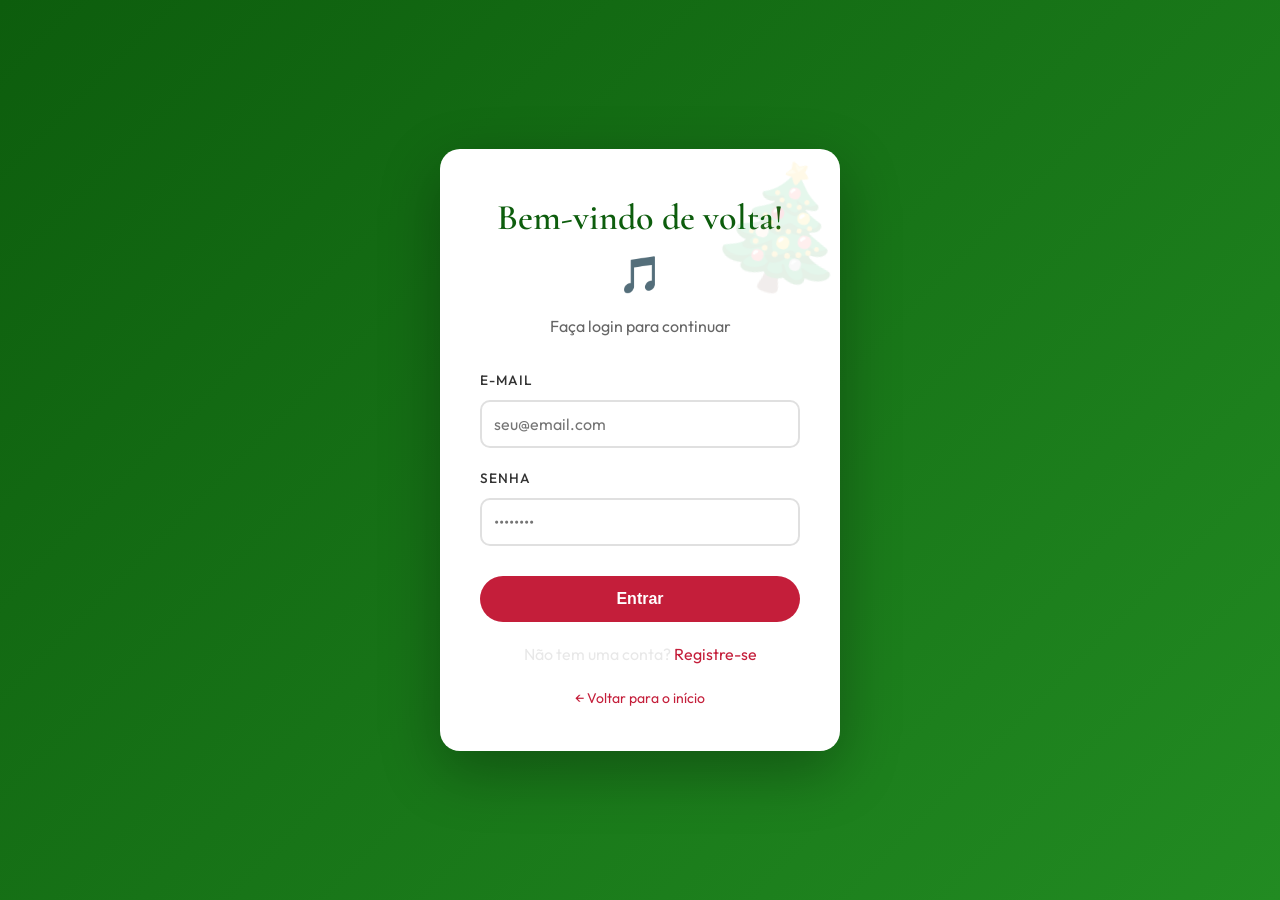
==== dashboard.html @ 9bb31c22 "Create dashboard.html" ====
<!DOCTYPE html>
<html lang="pt-BR">
<head>
    <meta charset="UTF-8">
    <meta name="viewport" content="width=device-width, initial-scale=1.0">
    <title>Meu Perfil - Christmas Piano</title>
    <link href="https://fonts.googleapis.com/css2?family=Cormorant+Garamond:wght@400;500;600;700&family=Outfit:wght@300;400;500;600&display=swap" rel="stylesheet">
    <style>
        * {
            margin: 0;
            padding: 0;
            box-sizing: border-box;
        }
        
        body {
            font-family: 'Outfit', sans-serif;
            background: linear-gradient(135deg, #0a2e1a 0%, #1a472a 50%, #2d5a3b 100%);
            min-height: 100vh;
            padding: 20px;
        }
        
        .dashboard-container {
            max-width: 900px;
            margin: 60px auto;
            background: rgba(255, 255, 255, 0.98);
            border-radius: 30px;
            box-shadow: 0 20px 60px rgba(0, 0, 0, 0.3);
            overflow: hidden;
            animation: slideUp 0.5s ease;
        }
        
        @keyframes slideUp {
            from {
                opacity: 0;
                transform: translateY(30px);
            }
            to {
                opacity: 1;
                transform: translateY(0);
            }
        }
        
        .profile-header {
            background: linear-gradient(135deg, #c41e3a 0%, #8b1528 100%);
            padding: 40px;
            text-align: center;
            color: white;
        }
        
        .profile-avatar {
            width: 120px;
            height: 120px;
            background: white;
            border-radius: 50%;
            display: flex;
            align-items: center;
            justify-content: center;
            font-size: 48px;
            margin: 0 auto 20px;
            box-shadow: 0 10px 30px rgba(0, 0, 0, 0.2);
            border: 4px solid #ffd700;
        }
        
        .profile-header h2 {
            font-family: 'Cormorant Garamond', serif;
            font-size: 32px;
            margin-bottom: 10px;
        }
        
        .profile-header p {
            font-size: 16px;
            opacity: 0.9;
        }
        
        .profile-content {
            padding: 40px;
        }
        
        .info-card {
            background: #f9f9f9;
            padding: 25px;
            border-radius: 20px;
            margin-bottom: 20px;
            transition: transform 0.2s;
        }
        
        .info-card:hover {
            transform: translateX(5px);
        }
        
        .info-label {
            font-weight: 600;
            color: #c41e3a;
            margin-bottom: 8px;
            font-size: 14px;
            text-transform: uppercase;
            letter-spacing: 1px;
        }
        
        .info-value {
            font-size: 20px;
            color: #333;
            font-weight: 500;
        }
        
        .stats-grid {
            display: grid;
            grid-template-columns: repeat(auto-fit, minmax(200px, 1fr));
            gap: 20px;
            margin-bottom: 30px;
        }
        
        .stat-card {
            background: linear-gradient(135deg, #f5f5f5 0%, #ffffff 100%);
            padding: 20px;
            border-radius: 20px;
            text-align: center;
            border: 1px solid #e0e0e0;
        }
        
        .stat-number {
            font-size: 36px;
            font-weight: bold;
            color: #c41e3a;
            margin-bottom: 5px;
        }
        
        .stat-label {
            font-size: 14px;
            color: #666;
        }
        
        .button-group {
            display: flex;
            gap: 15px;
            margin-top: 30px;
            flex-wrap: wrap;
        }
        
        .btn {
            flex: 1;
            padding: 14px 30px;
            border: none;
            border-radius: 40px;
            font-size: 16px;
            font-weight: 600;
            cursor: pointer;
            transition: all 0.3s;
            text-decoration: none;
            display: inline-block;
            text-align: center;
        }
        
        .btn-primary {
            background: linear-gradient(135deg, #2e5c3e 0%, #1a472a 100%);
            color: white;
        }
        
        .btn-primary:hover {
            transform: translateY(-2px);
            box-shadow: 0 5px 15px rgba(46, 92, 62, 0.3);
        }
        
        .btn-danger {
            background: linear-gradient(135deg, #c41e3a 0%, #8b1528 100%);
            color: white;
        }
        
        .btn-danger:hover {
            transform: translateY(-2px);
            box-shadow: 0 5px 15px rgba(196, 30, 58, 0.3);
        }
        
        .btn-secondary {
            background: #f0f0f0;
            color: #333;
        }
        
        .btn-secondary:hover {
            background: #e0e0e0;
        }
        
        @media (max-width: 768px) {
            .dashboard-container {
                margin: 20px;
            }
            .profile-content {
                padding: 25px;
            }
            .stats-grid {
                grid-template-columns: 1fr;
            }
        }
    </style>
</head>
<body>
    <div class="dashboard-container">
        <div class="profile-header">
            <div class="profile-avatar" id="avatarIcon">🎄</div>
            <h2 id="userName">Carregando...</h2>
            <p id="userEmail"></p>
        </div>
        
        <div class="profile-content">
            <div class="stats-grid">
                <div class="stat-card">
                    <div class="stat-number" id="memberSince">-</div>
                    <div class="stat-label">Membro desde</div>
                </div>
                <div class="stat-card">
                    <div class="stat-number" id="songsPlayed">0</div>
                    <div class="stat-label">Músicas ouvidas</div>
                </div>
                <div class="stat-card">
                    <div class="stat-number" id="favoriteSong">-</div>
                    <div class="stat-label">Música favorita</div>
                </div>
            </div>
            
            <div class="info-card">
                <div class="info-label">📧 E-mail</div>
                <div class="info-value" id="displayEmail">-</div>
            </div>
            
            <div class="info-card">
                <div class="info-label">🎵 Status</div>
                <div class="info-value" id="userStatus">Premium Player 🎄</div>
            </div>
            
            <div class="button-group">
                <a href="index.html" class="btn btn-primary">🎹 Voltar ao Piano</a>
                <button onclick="logout()" class="btn btn-danger">🚪 Sair da Conta</button>
            </div>
        </div>
    </div>
    
    <script>
        // Verificar se está logado
        const loggedUser = localStorage.getItem('loggedUser');
        if (!loggedUser) {
            window.location.href = 'login.html';
        }
        
        // Carregar dados do usuário
        const user = JSON.parse(loggedUser);
        document.getElementById('userName').textContent = user.name;
        document.getElementById('userEmail').textContent = user.email;
        document.getElementById('displayEmail').textContent = user.email;
        
        // Iniciais para o avatar
        const initials = user.name.split(' ').map(n => n[0]).join('').toUpperCase().slice(0, 2);
        document.getElementById('avatarIcon').textContent = initials;
        
        // Carregar estatísticas
        const users = JSON.parse(localStorage.getItem('users') || '[]');
        const userData = users.find(u => u.id === user.id);
        
        if (userData && userData.registerDate) {
            const date = new Date(userData.registerDate);
            document.getElementById('memberSince').textContent = date.toLocaleDateString('pt-BR');
        } else {
            document.getElementById('memberSince').textContent = 'Dezembro 2025';
        }
        
        // Músicas ouvidas
        let plays = localStorage.getItem(`plays_${user.id}`) || 0;
        document.getElementById('songsPlayed').textContent = plays;
        
        // Música favorita (exemplo baseado na mais ouvida)
        const songPlays = JSON.parse(localStorage.getItem(`songPlays_${user.id}`) || '{}');
        let favorite = '-';
        let maxPlays = 0;
        for (let [song, count] of Object.entries(songPlays)) {
            if (count > maxPlays) {
                maxPlays = count;
                favorite = song;
            }
        }
        document.getElementById('favoriteSong').textContent = favorite !== '-' ? favorite : 'Nenhuma ainda';
        
        function logout() {
            localStorage.removeItem('loggedUser');
            window.location.href = 'index.html';
        }
    </script>
</body>
</html>
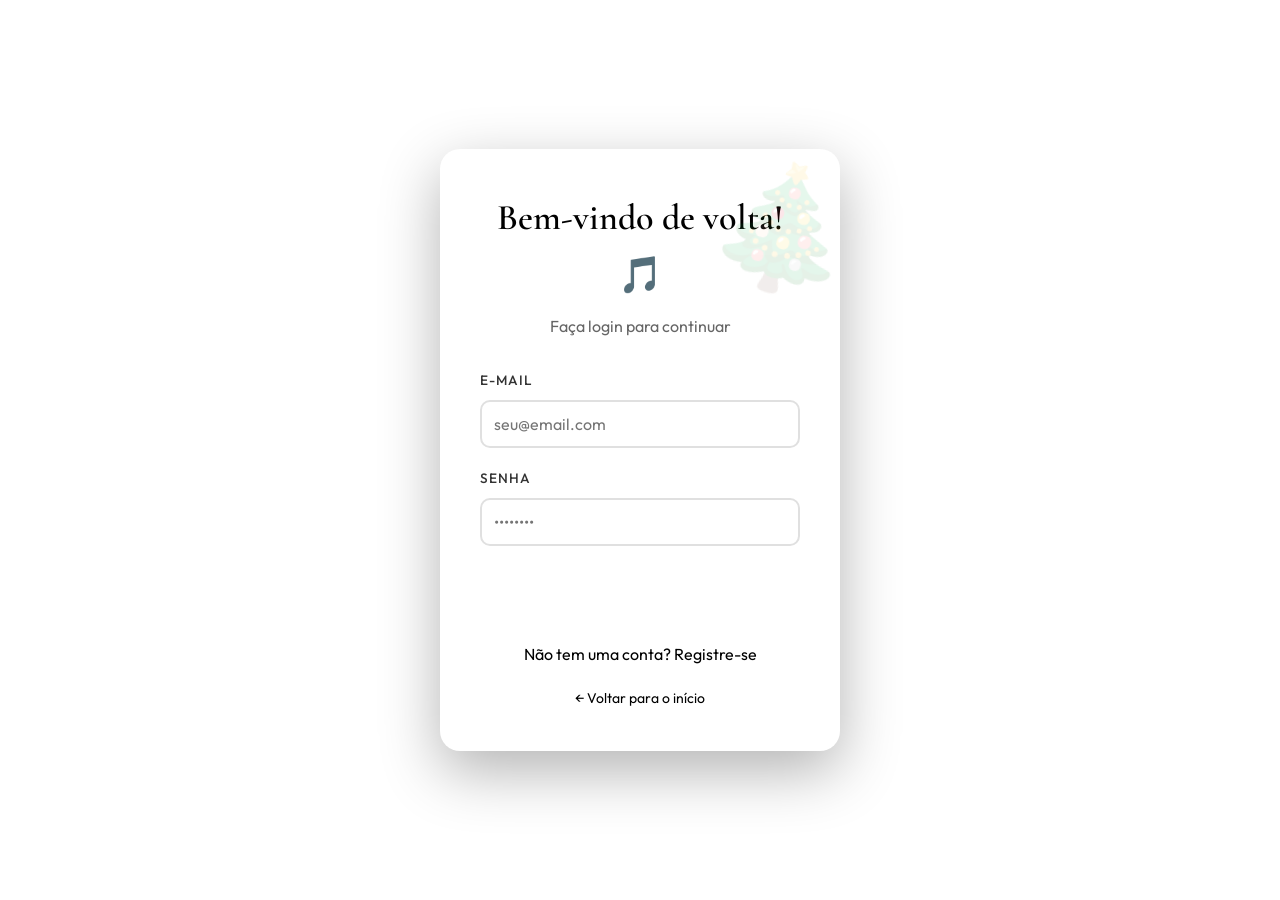
==== commit fa1465d9: "Update dashboard.html" ====
--- a/dashboard.html
+++ b/dashboard.html
@@ -266,7 +266,7 @@
         let plays = localStorage.getItem(`plays_${user.id}`) || 0;
         document.getElementById('songsPlayed').textContent = plays;
         
-        // Música favorita (exemplo baseado na mais ouvida)
+        // Música favorita
         const songPlays = JSON.parse(localStorage.getItem(`songPlays_${user.id}`) || '{}');
         let favorite = '-';
         let maxPlays = 0;
